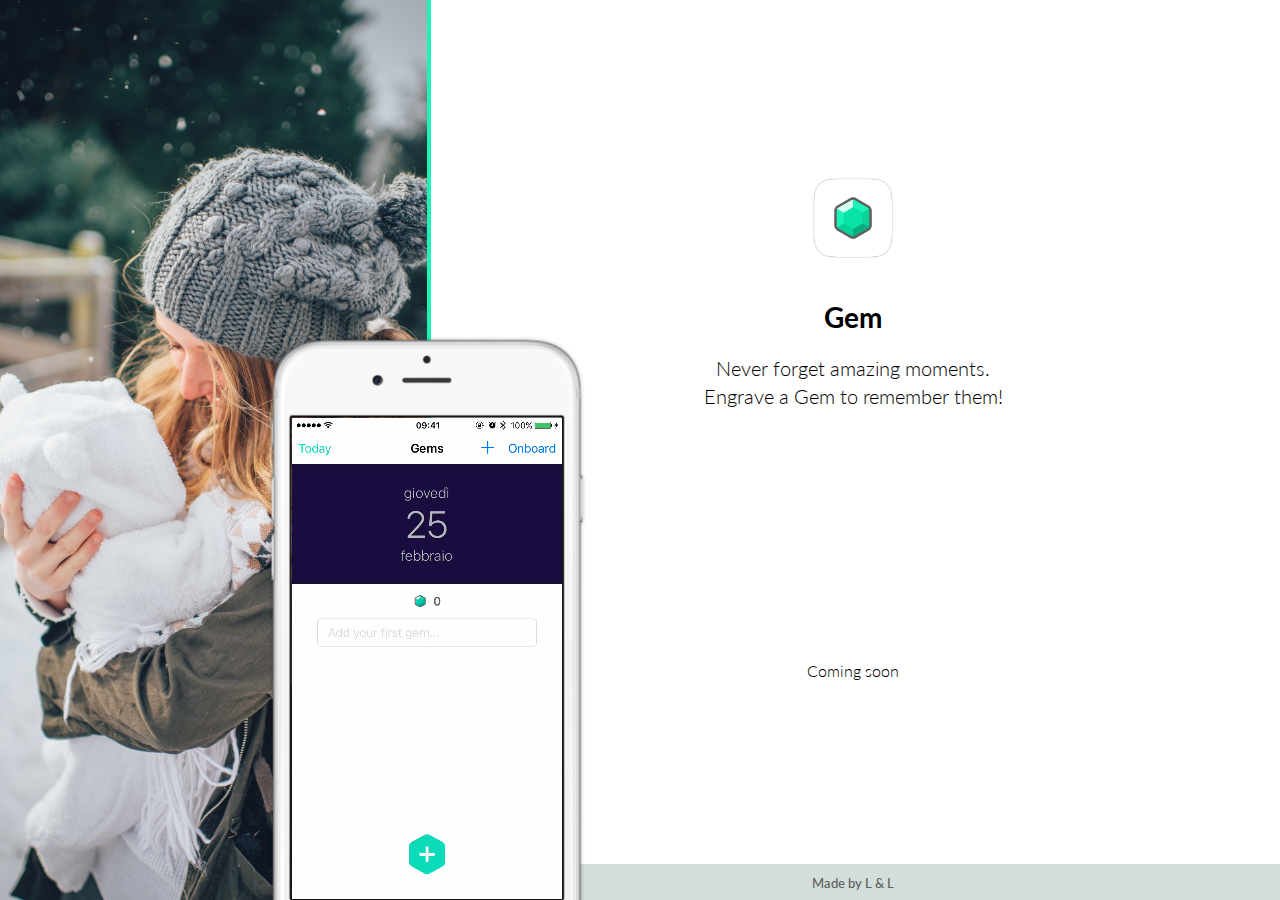
==== index.html @ f3c60efa "close a tag" ====
<html>
	<head>
  		<title>Gem</title>
		<link rel="stylesheet" href="css/style.css">
		<meta charset="utf-8">
		<meta http-equiv="X-UA-Compatible" content="IE=edge">
		<meta name="viewport" content="width=device-width, initial-scale=1">
		<link href="img/favicon.png" rel="shortcut icon" type="image/x-icon">
		<meta name="description" content=" ">
		<meta name="keywords" content=" ">

		<!-- Facebook -->
		<meta property="og:site_name" content="Gem">
		<meta property="og:title" content=" ">
		<meta property="og:description" content=" ">
		<meta property="og:url" content="http://gem-app.com">
		<meta property="og:image" content=" ">
		<meta property="og:type" content="website">

		<!-- Twitter -->
		<meta name="twitter:card" content="app">
		<meta name="twitter:title" content="Gem">
		<meta name="twitter:description" content=" ">
		<meta name="twitter:image:src" content=" ">
		<meta name="twitter:domain" content="http://gem-app.com">
		<meta name="twitter:app:name:iphone" content="Gem">
		<meta name="twitter:app:id:iphone" content=" ">
		<meta name="twitter:app:name:ipad" content="Gem">
		<meta name="twitter:app:id:ipad" content=" ">
		

		<!-- Apple Smart App Banner -->
		<meta name="apple-itunes-app" content=" ">

		<link href="https://fonts.googleapis.com/css?family=Open+Sans:100,200,300italic,400italic,600italic,700italic,800italic,400,300,600,700,800|Lato:100,300,400,700,900,100italic,300italic,400italic,700italic,900italic|Raleway:400,100,200,300,500,600,700,800,900" rel="stylesheet" type="text/css">
	</head>
	<body>
		<header>
			<A href="" onclick="ga('send', 'event', 'Link', 'clic', 'Icon App');"><img src="img/gem-icon.png" class="app-logo"></a>
			<h1>Gem</h1>
			<h2>Never forget amazing moments.<br />Engrave a Gem to remember them!</h2>
		</header>


		<section>
			
			<div id="slide">
			</div>

			<div id="box_video">
				<div id="video">
					<video autoplay="autoplay">
				  		<source src="img/add_gem.mp4" type="video/mp4" >
						Your browser does not support the video tag.
					</video>	
				</div>
			</div>

			<div id="app-store-badge-container">
				<div>
					Coming soon
				</div>
				<!-- 
				<a href="#" id="app-store-badge" target="_blank">
					<img src="https://d2kfjaekmjmy1l.cloudfront.net/images/websites/public/app-store-black-on-color@2x-vd3eb32e86e4d.png">
				</a>
				-->
			</div>	

		</section>

		<footer>
			<div class="container">
				<p>Made by L & L</p>
			</div>
		</footer>


		<script src="//ajax.googleapis.com/ajax/libs/jquery/1.10.2/jquery.min.js"></script>
		<script>
		  (function(i,s,o,g,r,a,m){i['GoogleAnalyticsObject']=r;i[r]=i[r]||function(){
		  (i[r].q=i[r].q||[]).push(arguments)},i[r].l=1*new Date();a=s.createElement(o),
		  m=s.getElementsByTagName(o)[0];a.async=1;a.src=g;m.parentNode.insertBefore(a,m)
		  })(window,document,'script','//www.google-analytics.com/analytics.js','ga');

		  ga('create', 'UA-74704068-1', 'auto');
		  ga('send', 'pageview');

		</script>
	</body>
</html>
---- css/style.css ----
/*! normalize.css v3.0.2 | MIT License | git.io/normalize */
html {
  font-family: sans-serif;
  -webkit-text-size-adjust: 100%;
      -ms-text-size-adjust: 100%;
}
body {
  margin: 0;
}
article,
aside,
details,
figcaption,
figure,
footer,
header,
hgroup,
main,
menu,
nav,
section,
summary {
  display: block;
}
audio,
canvas,
progress,
video {
  display: inline-block;
  vertical-align: baseline;
}
audio:not([controls]) {
  display: none;
  height: 0;
}
[hidden],
template {
  display: none;
}
a {
  background-color: transparent;
}
a:active,
a:hover {
  outline: 0;
}
abbr[title] {
  border-bottom: 1px dotted;
}
b,
strong {
  font-weight: bold;
}
dfn {
  font-style: italic;
}
h1 {
  margin: 0;
  font-size: 2em;
}
mark {
  color: #000;
  background: #ff0;
}
small {
  font-size: 80%;
}
sub,
sup {
  position: relative;
  font-size: 75%;
  line-height: 0;
  vertical-align: baseline;
}
sup {
  top: -.5em;
}
sub {
  bottom: -.25em;
}
img {
  border: 0;
}
svg:not(:root) {
  overflow: hidden;
}
figure {
  margin: 1em 40px;
}
hr {
  height: 0;
  -webkit-box-sizing: content-box;
     -moz-box-sizing: content-box;
          box-sizing: content-box;
}
pre {
  overflow: auto;
}
code,
kbd,
pre,
samp {
  font-family: monospace, monospace;
  font-size: 1em;
}
button,
input,
optgroup,
select,
textarea {
  margin: 0;
  font: inherit;
  color: inherit;
}
button {
  overflow: visible;
}
button,
select {
  text-transform: none;
}
button,
html input[type="button"],
input[type="reset"],
input[type="submit"] {
  -webkit-appearance: button;
  cursor: pointer;
}
button[disabled],
html input[disabled] {
  cursor: default;
}
button::-moz-focus-inner,
input::-moz-focus-inner {
  padding: 0;
  border: 0;
}
input {
  line-height: normal;
}
input[type="checkbox"],
input[type="radio"] {
  -webkit-box-sizing: border-box;
     -moz-box-sizing: border-box;
          box-sizing: border-box;
  padding: 0;
}
input[type="number"]::-webkit-inner-spin-button,
input[type="number"]::-webkit-outer-spin-button {
  height: auto;
}
input[type="search"] {
  -webkit-box-sizing: content-box;
     -moz-box-sizing: content-box;
          box-sizing: content-box;
  -webkit-appearance: textfield;
}
input[type="search"]::-webkit-search-cancel-button,
input[type="search"]::-webkit-search-decoration {
  -webkit-appearance: none;
}
fieldset {
  padding: .35em .625em .75em;
  margin: 0 2px;
  border: 1px solid #c0c0c0;
}
legend {
  padding: 0;
  border: 0;
}
textarea {
  overflow: auto;
}
optgroup {
  font-weight: bold;
}
table {
  border-spacing: 0;
  border-collapse: collapse;
}
td,
th {
  padding: 0;
}
















.container{
	padding-left: 12px;
	padding-right: 12px;
}

body{
	font: 300 16px/1.4 "Lato";
}
h1{
  padding: 0 35px;
  font-size: 28px;
}
h2{
	font-weight: 300;
  font-size: 20px;
  padding: 0 35px;
}
header{
	padding: 50px 0 10px;
	background: #fff;
	text-align: center;
}
section{
	text-align: center;	
  position: relative;
  overflow: hidden;
}
#slide{
  background: url("../img/mum.jpg") center;
  background-size: cover;
  border-top: 4px solid #1CF4B7;
  width: 100%;
  height: 330px;
  float: left;
}
#box_video{
  width: 220px;
  position: absolute;
  z-index: 2;
}
.app-logo{
  width: 80px;
  height: 80px;
  margin-bottom: 20px;
}

#video{
  padding: 25.516471246% 0;
  background: url("../img/iphone.png") center;
  background-size: cover;
}
#video video{
  width: 84.459459459%;
}
#app-store-badge-container{
  float: left;
	height: 60px;
  width: 100%;
  margin-top: 100px;
	text-align: center;
}
#app-store-badge img{
	height: 100%;
}

footer{
	height: 16px;
	padding: 10px 0;
	text-align: center;
	background: #D3DDD9;
  color: #606060;
  font-size: 13px;
}

footer p{
  margin: 0;
  font-weight: 500;
}

@media screen and (max-width: 768px){
  #slide{
    margin-top: 54px;
  }
  #box_video{
    right: -30px;
  }
}

@media screen and (min-width: 768px){
  header{
    margin-left: 33.333333%;
    width: 66.666666%;
    position: absolute;
    margin-top: 10%;
  }
  .app-logo{
    margin-bottom: 40px;
  }
  section{
    min-height: calc(100% - 40px);
  }
  #slide{
    width: 33.333333%;
    min-width: 33.333333%;
    border: none;
    border-right: 4px solid #1CF4B7;
    height: 100%;
  }
  #box_video{
    width: 320px;
    left: calc(33.3333% - 160px);
    bottom: -80px;
    position: fixed;
  }
  #app-store-badge-container{
    position: absolute;
    height: 60px;
    width: 66.666666%;
    margin-left: 33.333333%;
    bottom: 20%;
  }
  footer{
    margin-left: 33.33333%;
    width: 66.66666%;
    position: absolute;
    bottom: 0;
  }
}
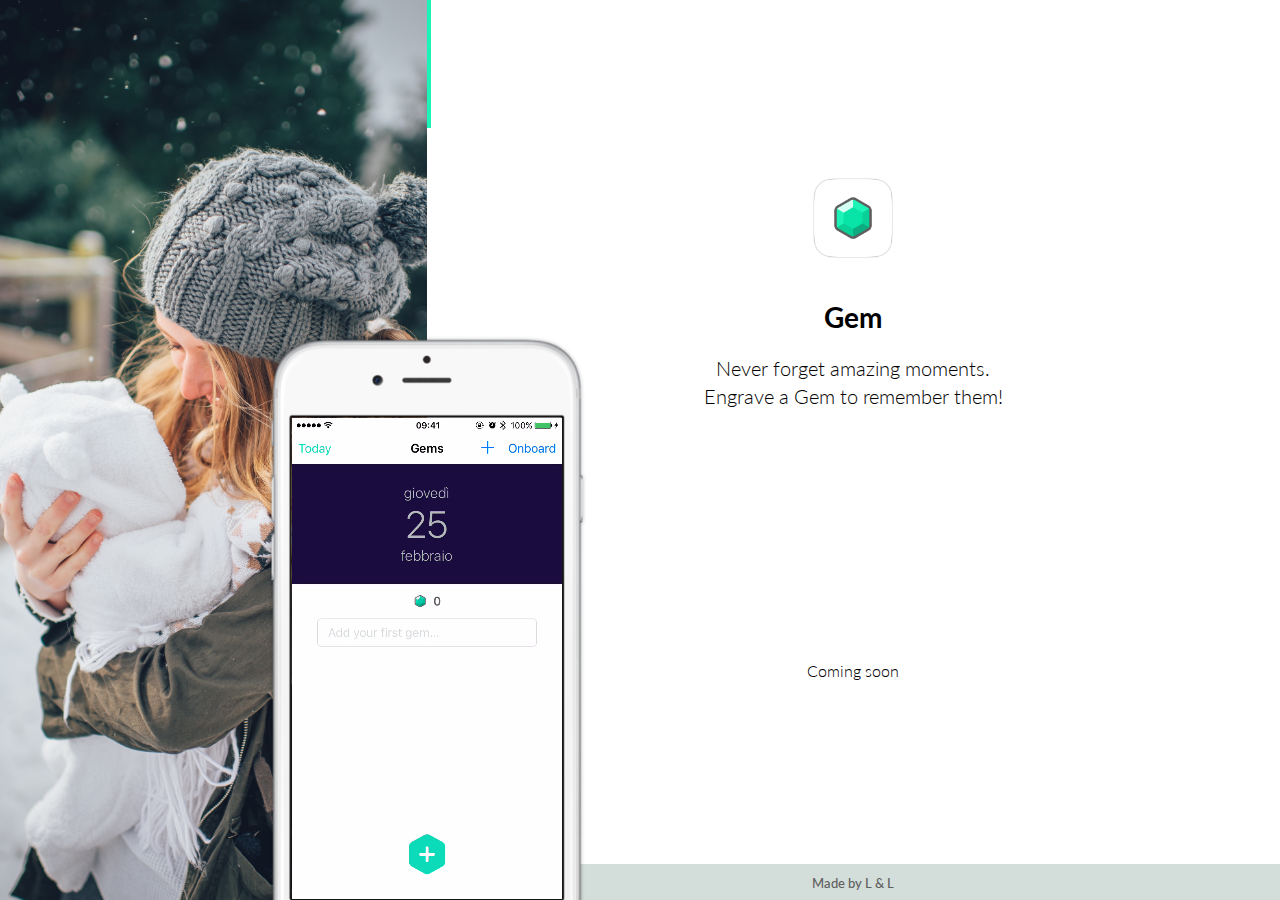
==== commit 43528d3d: "Edit z-index header" ====
--- a/index.html
+++ b/index.html
@@ -1,6 +1,6 @@
 <html>
 	<head>
-  		<title>Gem</title>
+  	<title>Gem</title>
 		<link rel="stylesheet" href="css/style.css">
 		<meta charset="utf-8">
 		<meta http-equiv="X-UA-Compatible" content="IE=edge">
@@ -27,7 +27,7 @@
 		<meta name="twitter:app:id:iphone" content=" ">
 		<meta name="twitter:app:name:ipad" content="Gem">
 		<meta name="twitter:app:id:ipad" content=" ">
-		
+
 
 		<!-- Apple Smart App Banner -->
 		<meta name="apple-itunes-app" content=" ">
@@ -36,14 +36,16 @@
 	</head>
 	<body>
 		<header>
-			<A href="" onclick="ga('send', 'event', 'Link', 'clic', 'Icon App');"><img src="img/gem-icon.png" class="app-logo"></a>
+			<a href="#" onclick="ga('send', 'event', 'Link', 'clic', 'Icon App');">
+				<img src="img/gem-icon.png" class="app-logo" />
+			</a>
 			<h1>Gem</h1>
 			<h2>Never forget amazing moments.<br />Engrave a Gem to remember them!</h2>
 		</header>
 
 
 		<section>
-			
+
 			<div id="slide">
 			</div>
 
@@ -52,7 +54,7 @@
 					<video autoplay="autoplay">
 				  		<source src="img/add_gem.mp4" type="video/mp4" >
 						Your browser does not support the video tag.
-					</video>	
+					</video>
 				</div>
 			</div>
 
@@ -60,12 +62,12 @@
 				<div>
 					Coming soon
 				</div>
-				<!-- 
-				<a href="#" id="app-store-badge" target="_blank">
+				<!--
+				<a href="#" id="app-store-badge" target="_blank" onclick="ga('send', 'event', 'Link', 'clic', 'Download Link');">
 					<img src="https://d2kfjaekmjmy1l.cloudfront.net/images/websites/public/app-store-black-on-color@2x-vd3eb32e86e4d.png">
 				</a>
 				-->
-			</div>	
+			</div>
 
 		</section>
 
@@ -88,4 +90,4 @@
 
 		</script>
 	</body>
-</html>+</html>
--- a/css/style.css
+++ b/css/style.css
@@ -219,9 +219,11 @@
 	padding: 50px 0 10px;
 	background: #fff;
 	text-align: center;
+  position: relative;
+  z-index: 2;
 }
 section{
-	text-align: center;	
+	text-align: center;
   position: relative;
   overflow: hidden;
 }
@@ -326,5 +328,3 @@
     bottom: 0;
   }
 }
-
-
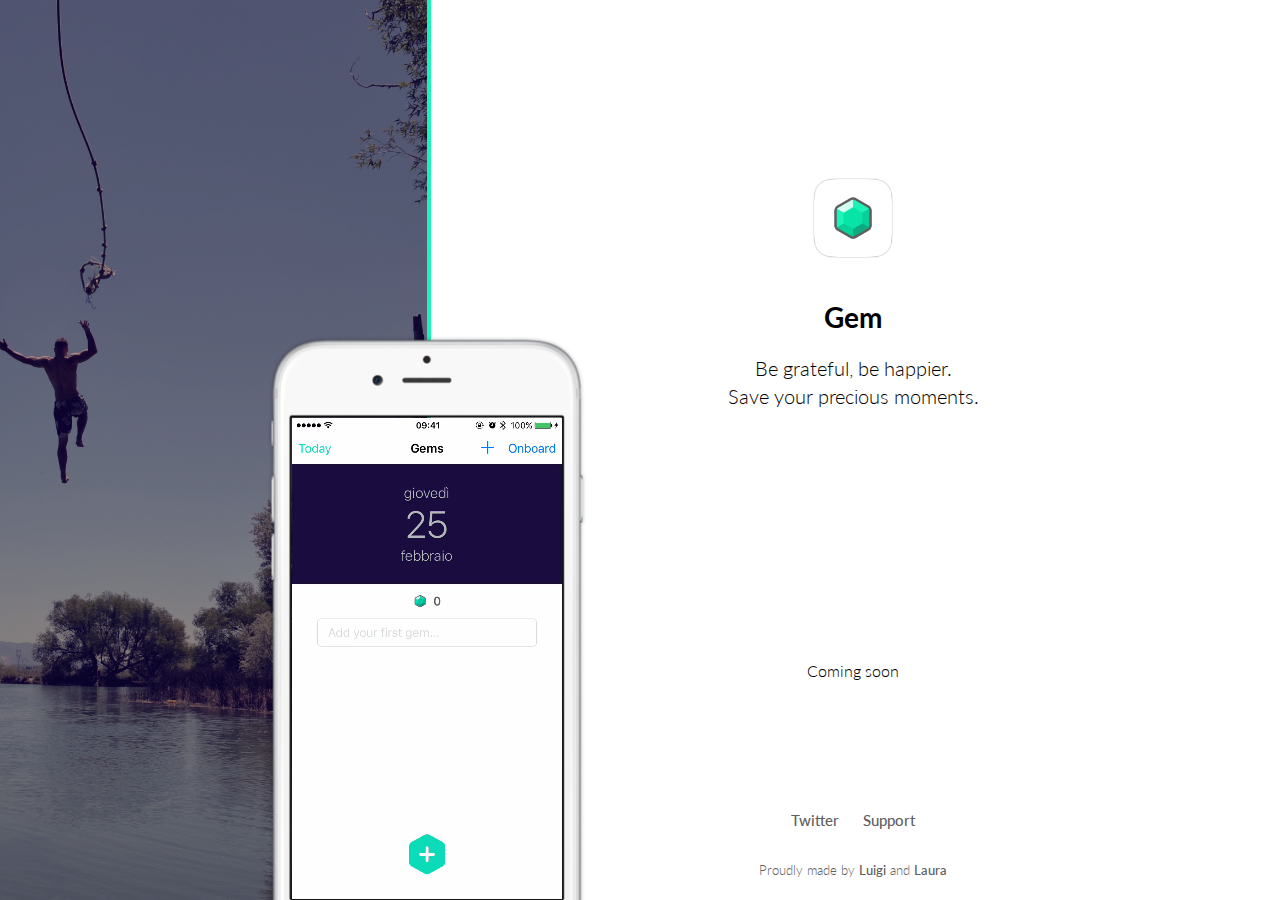
==== commit 24b1e09b: "new link and images" ====
--- a/index.html
+++ b/index.html
@@ -40,20 +40,24 @@
 				<img src="img/gem-icon.png" class="app-logo" />
 			</a>
 			<h1>Gem</h1>
-			<h2>Never forget amazing moments.<br />Engrave a Gem to remember them!</h2>
+			<h2>Be grateful, be happier.<br />Save your precious moments.</h2>
+			<!-- <h2>Never forget amazing moments.<br />Engrave a Gem to remember them!</h2>-->
 		</header>
 
 
 		<section>
 
 			<div id="slide">
+				<div id="slide1" class="slides"></div>
+				<div id="slide2" class="slides"></div>
+				<div id="slide3" class="slides"></div>
+				<div id="blue"></div>
 			</div>
 
 			<div id="box_video">
 				<div id="video">
 					<video autoplay="autoplay">
 				  		<source src="img/add_gem.mp4" type="video/mp4" >
-						Your browser does not support the video tag.
 					</video>
 				</div>
 			</div>
@@ -73,7 +77,11 @@
 
 		<footer>
 			<div class="container">
-				<p>Made by L & L</p>
+				<nav>
+					<a href="https://twitter.com/gem_app" onclick="ga('send', 'event', 'Link', 'clic', 'Twitter link');">Twitter</a>
+					<a href="mailto:gemappstore@gmail.com?subject=Support" onclick="ga('send', 'event', 'Link', 'clic', 'Support link');">Support</a>
+				</nav>
+				<p>Proudly made by <a href="https://it.linkedin.com/in/luigi-parpinel-b3841724/en" onclick="ga('send', 'event', 'Link', 'clic', 'Luigi Linkedin link');">Luigi</a> and <a href="https://it.linkedin.com/in/looramoora/en" onclick="ga('send', 'event', 'Link', 'clic', 'Laura Linkedin link');">Laura</a></p>
 			</div>
 		</footer>
 
--- a/css/style.css
+++ b/css/style.css
@@ -206,6 +206,13 @@
 body{
 	font: 300 16px/1.4 "Lato";
 }
+a{
+  text-decoration: none;
+  color: #606060;
+}
+a:hover{
+  color: rgb(28, 244, 183);
+}
 h1{
   padding: 0 35px;
   font-size: 28px;
@@ -217,7 +224,6 @@
 }
 header{
 	padding: 50px 0 10px;
-	background: #fff;
 	text-align: center;
   position: relative;
   z-index: 2;
@@ -228,12 +234,61 @@
   overflow: hidden;
 }
 #slide{
-  background: url("../img/mum.jpg") center;
-  background-size: cover;
   border-top: 4px solid #1CF4B7;
   width: 100%;
   height: 330px;
   float: left;
+  position: relative;
+}
+#blue{
+  height:100%;
+  width: 100%;
+  background: rgba(25, 8, 62, 0.4);
+  position: absolute;
+}
+.slides{
+  position: absolute;
+  height:100%;
+  width: 100%;
+}
+#slide1{
+  background: url("../img/precious_moment-mum.jpg") center;
+  background-size: cover;
+  animation:fade1 15s infinite;
+  -webkit-animation:fade1 15s infinite;
+}
+#slide2{
+  background: url("../img/precious_moment-jump.jpg") center;
+  background-size: cover;
+  animation:fade2 15s infinite;
+  -webkit-animation:fade2 15s infinite;
+}
+#slide3{
+  background: url("../img/precious_moment-diary.jpg") center;
+  background-size: cover;
+  animation:fade3 15s infinite;
+  -webkit-animation:fade3 15s infinite;
+}
+@keyframes fade1
+{
+  0%   {opacity:1}
+  33.333% { opacity: 0}
+  66.666% { opacity: 0}
+  100% { opacity: 1}
+}
+@keyframes fade2
+{
+  0%   {opacity:0}
+  33.333% { opacity: 1}
+  66.666% { opacity: 0 }
+  100% { opacity: 0}
+}
+@keyframes fade3
+{
+  0%   {opacity:0}
+  33.333% { opacity: 0}
+  66.666% { opacity: 1}
+  100% { opacity: 0}
 }
 #box_video{
   width: 220px;
@@ -266,16 +321,27 @@
 }
 
 footer{
-	height: 16px;
+	height: 80px;
 	padding: 10px 0;
 	text-align: center;
-	background: #D3DDD9;
+	// background: #D3DDD9;
   color: #606060;
   font-size: 13px;
 }
 
 footer p{
   margin: 0;
+}
+footer p a{
+  font-weight: 500;
+}
+
+footer nav{
+  margin-bottom: 30px;
+}
+footer nav a{
+  margin: 0 10px;
+  font-size: 15px;
   font-weight: 500;
 }
 
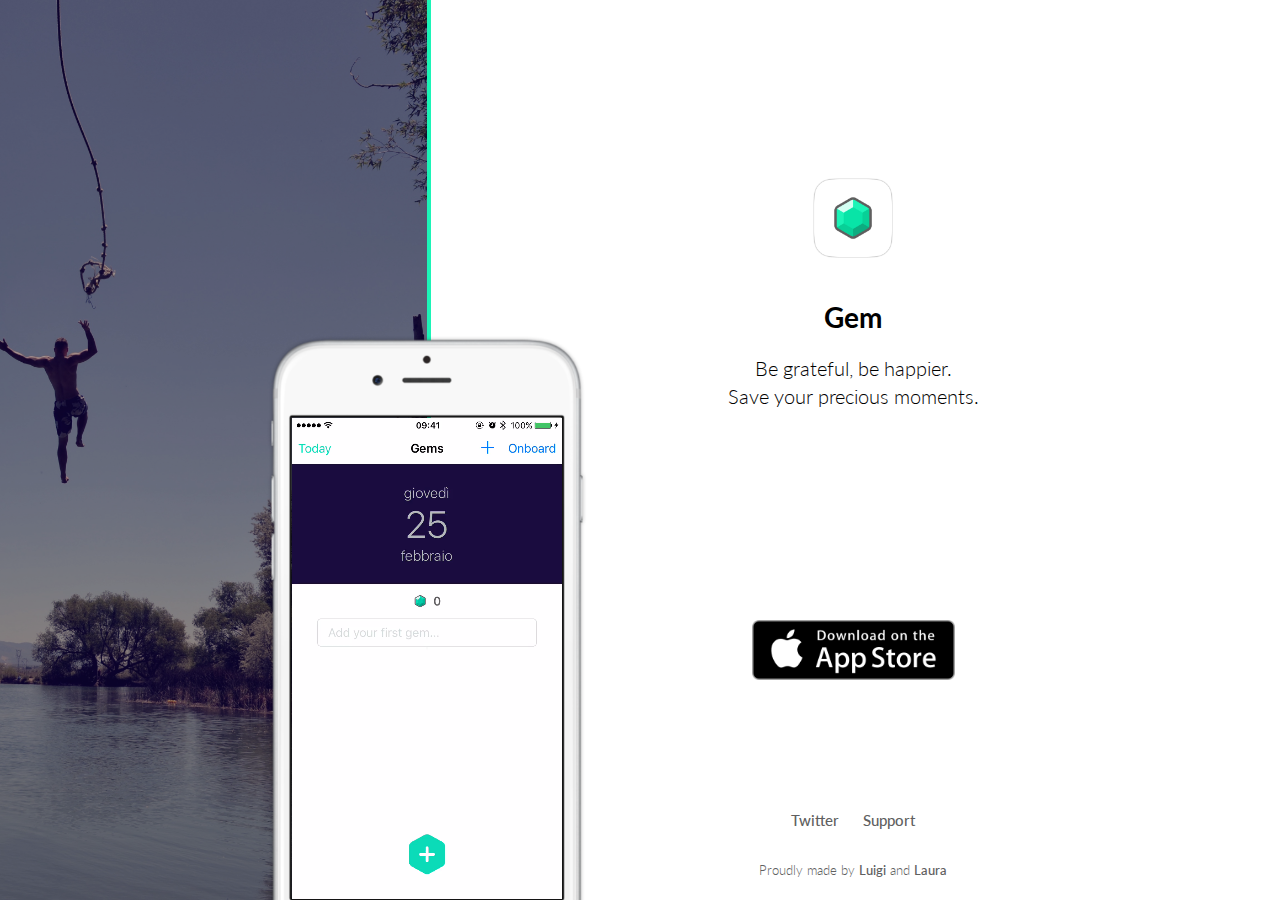
==== commit 659fe3ee: "add app store link" ====
--- a/index.html
+++ b/index.html
@@ -36,7 +36,7 @@
 	</head>
 	<body>
 		<header>
-			<a href="#" onclick="ga('send', 'event', 'Link', 'clic', 'Icon App');">
+			<a href="https://itunes.apple.com/us/app/gem-be-grateful-be-happier/id1093364365?ls=1&mt=8" onclick="ga('send', 'event', 'Link', 'clic', 'Icon App');">
 				<img src="img/gem-icon.png" class="app-logo" />
 			</a>
 			<h1>Gem</h1>
@@ -63,14 +63,11 @@
 			</div>
 
 			<div id="app-store-badge-container">
-				<div>
-					Coming soon
-				</div>
-				<!--
-				<a href="#" id="app-store-badge" target="_blank" onclick="ga('send', 'event', 'Link', 'clic', 'Download Link');">
-					<img src="https://d2kfjaekmjmy1l.cloudfront.net/images/websites/public/app-store-black-on-color@2x-vd3eb32e86e4d.png">
+
+				<a href="https://itunes.apple.com/us/app/gem-be-grateful-be-happier/id1093364365?ls=1&mt=8" id="app-store-badge" target="_blank" onclick="ga('send', 'event', 'Link', 'clic', 'Download Link');">
+					<img src="img/download_gem_app_store_badge.png" alt="Download Gem" />
 				</a>
-				-->
+
 			</div>
 
 		</section>
--- a/css/style.css
+++ b/css/style.css
@@ -314,6 +314,7 @@
 	height: 60px;
   width: 100%;
   margin-top: 100px;
+  margin-bottom: 40px;
 	text-align: center;
 }
 #app-store-badge img{
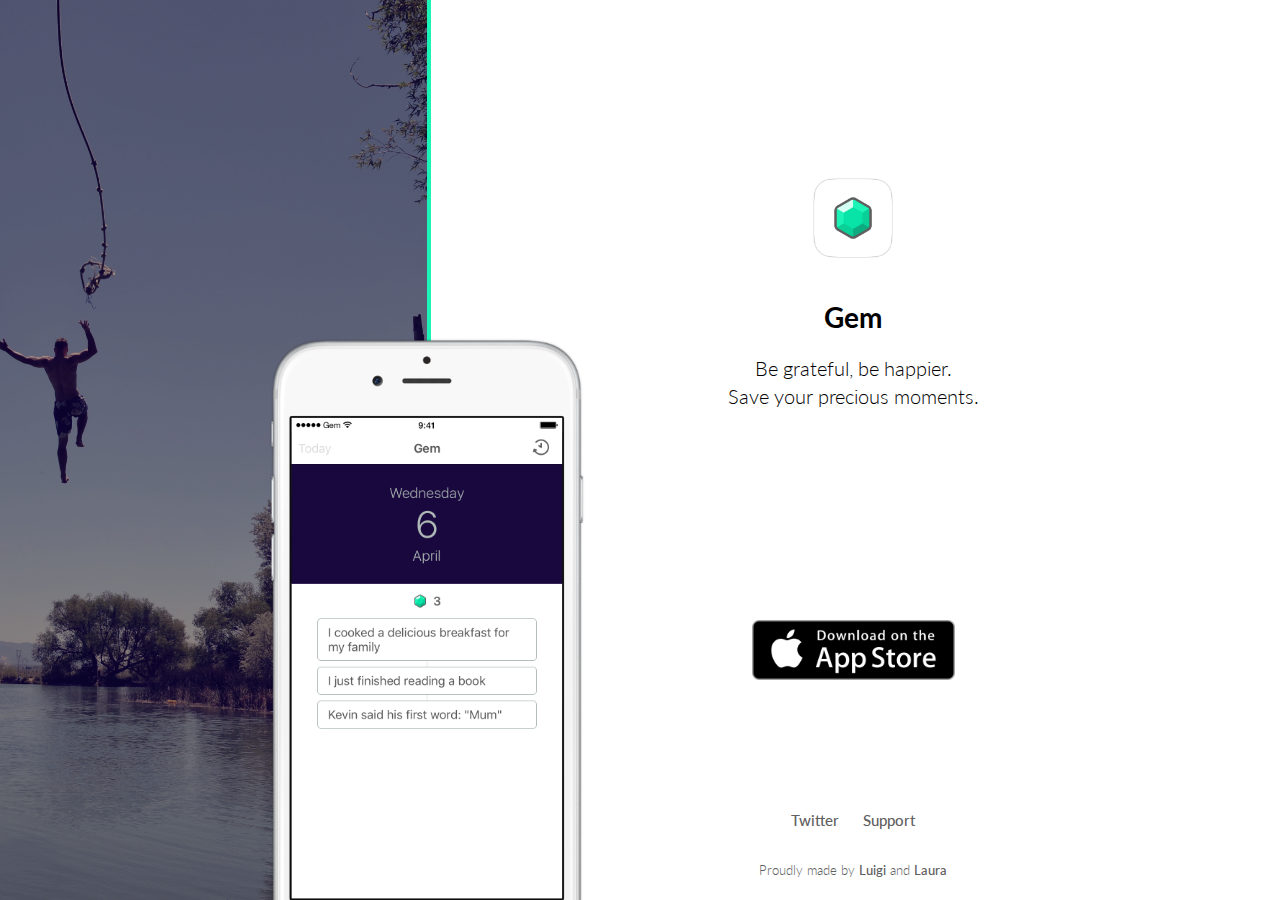
==== commit dbf669b2: "add screenshot" ====
--- a/index.html
+++ b/index.html
@@ -41,7 +41,6 @@
 			</a>
 			<h1>Gem</h1>
 			<h2>Be grateful, be happier.<br />Save your precious moments.</h2>
-			<!-- <h2>Never forget amazing moments.<br />Engrave a Gem to remember them!</h2>-->
 		</header>
 
 
@@ -56,9 +55,10 @@
 
 			<div id="box_video">
 				<div id="video">
-					<video autoplay="autoplay">
+					<img src="img/screenshot.png" />
+					<!-- <video autoplay="autoplay">
 				  		<source src="img/add_gem.mp4" type="video/mp4" >
-					</video>
+					</video> -->
 				</div>
 			</div>
 
--- a/css/style.css
+++ b/css/style.css
@@ -306,7 +306,8 @@
   background: url("../img/iphone.png") center;
   background-size: cover;
 }
-#video video{
+#video video,
+#video img{
   width: 84.459459459%;
 }
 #app-store-badge-container{
